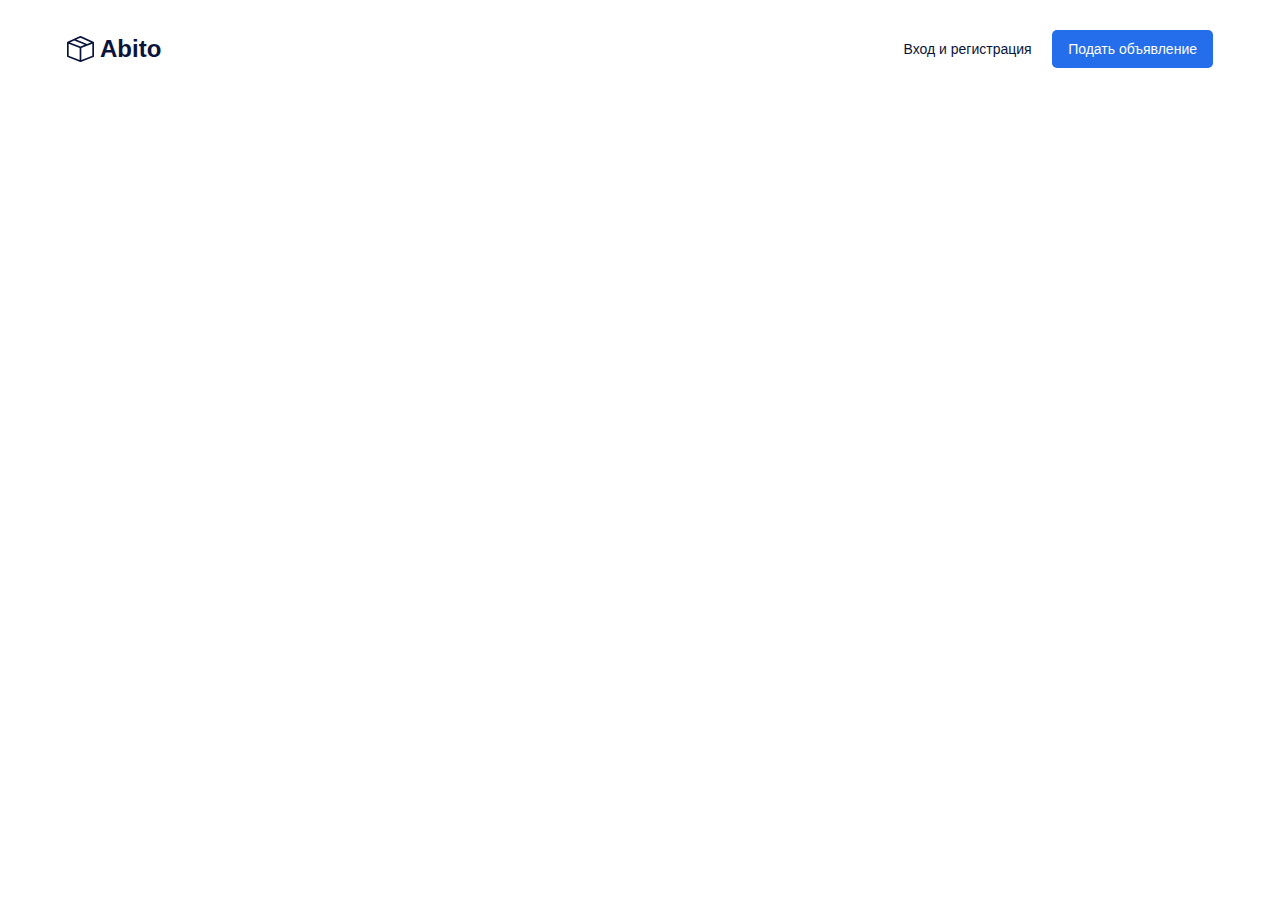
==== index.html @ b3687ad0 "add day1 whis favicon" ====
<!DOCTYPE html>
<html lang="ru">
  <head>
    <meta charset="UTF-8" />
    <meta name="viewport" content="width=device-width, initial-scale=1.0" />
    <title>Abito</title>

    <link
      rel="apple-touch-icon"
      sizes="180x180"
      href="img/apple-touch-icon.png"
    />
    <link
      rel="icon"
      type="image/png"
      sizes="32x32"
      href="img/favicon-32x32.png"
    />
    <link
      rel="icon"
      type="image/png"
      sizes="16x16"
      href="img/favicon-16x16.png"
    />
    <link rel="manifest" href="img/site.webmanifest" />
    <link rel="mask-icon" href="img/safari-pinned-tab.svg" color="#5bbad5" />
    <link rel="shortcut icon" href="img/favicon.ico" />
    <meta name="msapplication-TileColor" content="#2b5797" />
    <meta name="msapplication-config" content="img/browserconfig.xml" />
    <meta name="theme-color" content="#ffffff" />

    <link href="style.css" rel="stylesheet" />
  </head>
  <body>
    <header class="header">
      <div class="container">
        <div class="header-box">
          <a class="header__logo" href="/index.html">
            <img
              src="./img/logo.svg"
              alt="logo"
              aria-label="Логотип компании в виде коробки"
            />
            <span>Abito</span>
          </a>
          <div class="header__controls">
            <button class="btn btn-outline">Вход и регистрация</button>
            <button class="btn btn-primery">Подать объявление</button>
          </div>
          <div class="header-burger">
            <img
              src="./img/burger.svg"
              alt="burger"
              aria-label="Кнопка перехода в мобильное меню"
            />
          </div>
        </div>
      </div>
    </header>
    <main>
      <div class="container"></div>
      <section></section>
      <div class="container"></div>
      <section></section>
    </main>
  </body>
</html>
---- style.css ----
* {
  box-sizing: border-box;
}
body {
  margin: 0;
  font-family: sans-serif;
}
.container {
  width: 100%;
  max-width: 1170px;
  margin: 0 auto;
  padding: 0 12px;
}
a {
  text-decoration: none;
}
.btn {
  line-height: 16px;
  font-size: 14px;
  font-weight: normal;
  padding: 10px 15px;
  border-radius: 5px;
  border: 1px solid transparent;
  cursor: pointer;
  background-color: rgb(37, 110, 235);
  color: #fff;
  transition: all 0.3s ease-in-out;
}
.btn:hover {
  background-color: transparent;
  color: rgb(10, 20, 58);
  border-color: rgb(37, 110, 235);
}

.btn-outline {
  background-color: transparent;
  color: rgb(10, 20, 58);
}
.btn-primery {
}

.header {
  padding-top: 30px;
  padding-bottom: 24px;
}
.header-box {
  display: flex;
  align-items: center;
  justify-content: space-between;
}
.header__logo {
  display: flex;
  gap: 6px;
  justify-content: start;
  align-items: center;
}
.header__logo span {
  color: rgb(10, 20, 58);
  font-family: Roboto, sans-serif;
  font-size: 24px;
  font-weight: 700;
  line-height: 28px;
  text-align: left;
}
.header__controls {
}
.header-burger {
  display: none;
  width: 30px;
  height: 30px;
}

@media (max-width: 1200px) {
  .container {
    max-width: 930px;
  }
}

@media (max-width: 991px) {
  .container {
    max-width: 730px;
  }
}

@media (max-width: 786px) {
  .container {
    max-width: 100%;
  }
  .header__controls {
    display: none;
  }
  .header-burger {
    display: block;
  }
}
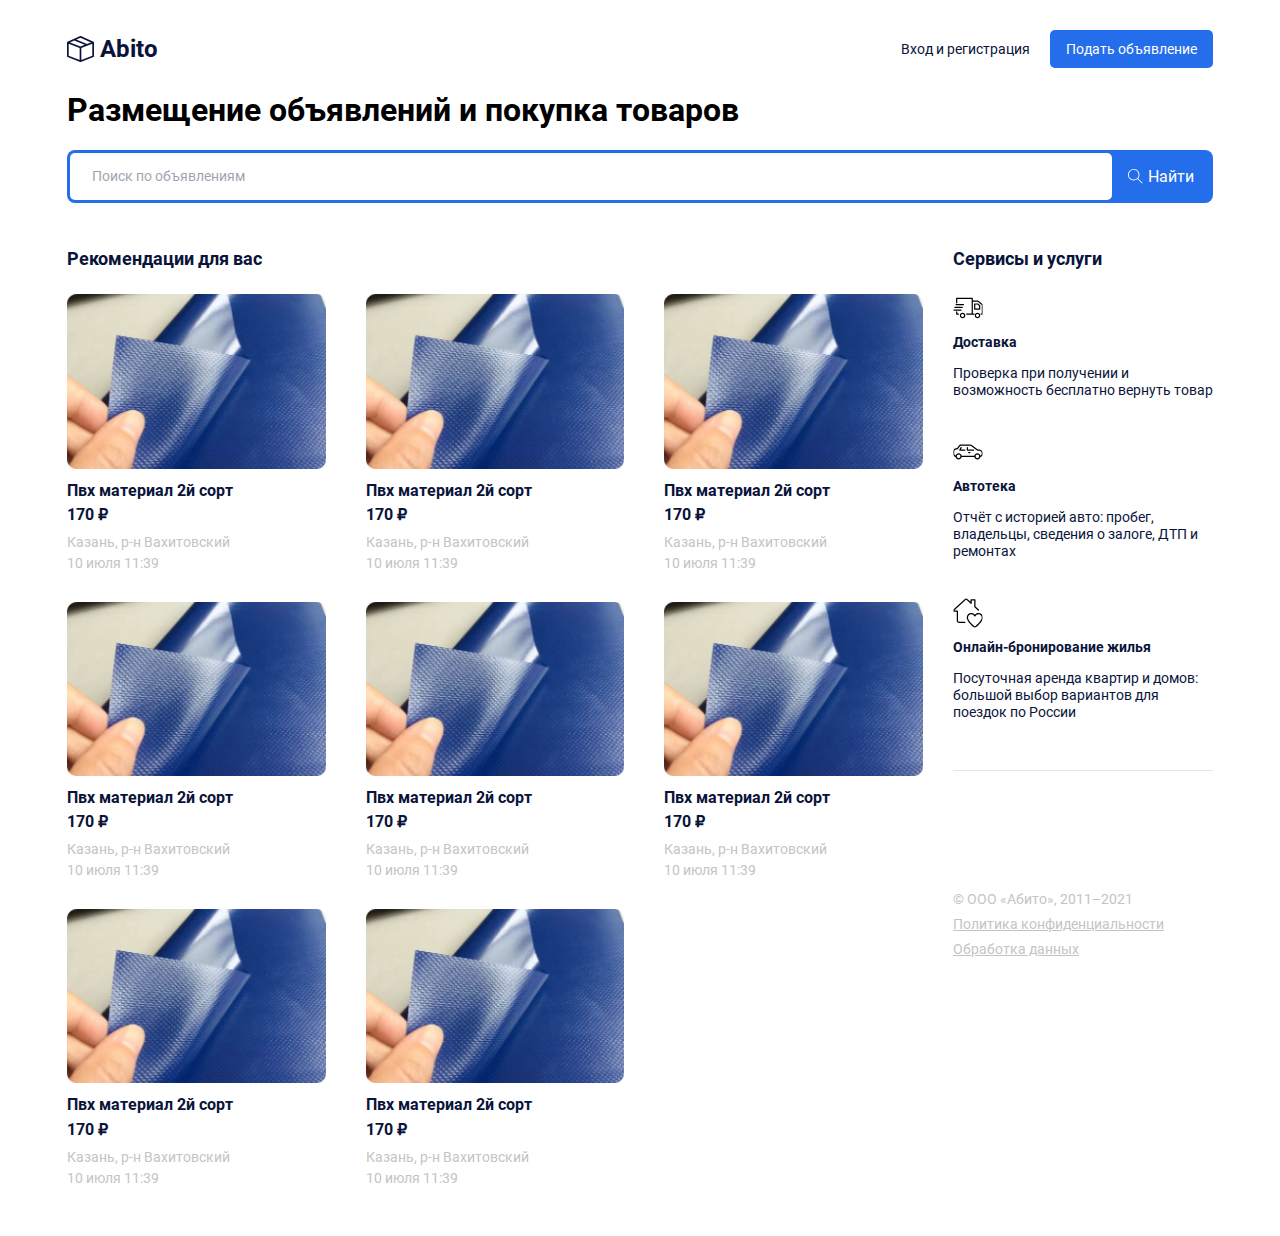
==== commit ffea978f: "add day2" ====
--- a/index.html
+++ b/index.html
@@ -8,28 +8,29 @@
     <link
       rel="apple-touch-icon"
       sizes="180x180"
-      href="img/apple-touch-icon.png"
+      href="./img/apple-touch-icon.png"
     />
     <link
       rel="icon"
       type="image/png"
       sizes="32x32"
-      href="img/favicon-32x32.png"
+      href="./img/favicon-32x32.png"
     />
     <link
       rel="icon"
       type="image/png"
       sizes="16x16"
-      href="img/favicon-16x16.png"
+      href="./img/favicon-16x16.png"
     />
-    <link rel="manifest" href="img/site.webmanifest" />
-    <link rel="mask-icon" href="img/safari-pinned-tab.svg" color="#5bbad5" />
-    <link rel="shortcut icon" href="img/favicon.ico" />
+    <link rel="manifest" href="./img/side.webmanifest" />
+    <link rel="mask-icon" href="./img/safari-pinned-tab.svg" color="#5bbad5" />
+    <link rel="shortcut icon" href="./img/favicon.ico" />
     <meta name="msapplication-TileColor" content="#2b5797" />
     <meta name="msapplication-config" content="img/browserconfig.xml" />
     <meta name="theme-color" content="#ffffff" />
 
-    <link href="style.css" rel="stylesheet" />
+    <link href="./css/normalize.css" rel="stylesheet" />
+    <link href="./css/style.css" rel="stylesheet" />
   </head>
   <body>
     <header class="header">
@@ -57,11 +58,251 @@
         </div>
       </div>
     </header>
+
     <main>
-      <div class="container"></div>
-      <section></section>
-      <div class="container"></div>
-      <section></section>
+      <section class="search">
+        <div class="container">
+          <h1 class="hidden">Размещение объявлений и покупка товаров</h1>
+          <div class="search-box">
+            <input type="text" placeholder="Поиск по объявлениям" />
+            <button class="btn search-btn">
+              <img
+                class="search-btn__icon"
+                src="./img/search.svg"
+                alt="search"
+                aria-label="Кнопка поиска с изображением лупы"
+              />
+              <span class="search-btn__text">Найти</span>
+            </button>
+          </div>
+        </div>
+      </section>
+
+      <section class="content">
+        <div class="container">
+          <div class="content-box">
+            <div class="content-main">
+              <h2 class="content-main__title">Рекомендации для вас</h2>
+
+              <div class="content-main__list">
+                <a href="./single.html" class="content-main__list-item card">
+                  <div class="card__img">
+                    <img
+                      class="card-img"
+                      src="./img/card-img.png"
+                      alt="Изображение товара"
+                    />
+                  </div>
+
+                  <div class="card__info">
+                    <h3 class="card__title">Пвх материал 2й сорт</h3>
+
+                    <p class="card__price">170&nbsp;₽</p>
+
+                    <p class="card__address">Казань, р-н Вахитовский</p>
+
+                    <p class="card__date">10 июля 11:39</p>
+                  </div>
+                </a>
+                <a href="./single.html" class="content-main__list-item card">
+                  <div class="card__img">
+                    <img
+                      class="card-img"
+                      src="./img/card-img.png"
+                      alt="Изображение товара"
+                    />
+                  </div>
+
+                  <div class="card__info">
+                    <h3 class="card__title">Пвх материал 2й сорт</h3>
+
+                    <p class="card__price">170&nbsp;₽</p>
+
+                    <p class="card__address">Казань, р-н Вахитовский</p>
+
+                    <p class="card__date">10 июля 11:39</p>
+                  </div>
+                </a>
+                <a href="./single.html" class="content-main__list-item card">
+                  <div class="card__img">
+                    <img
+                      class="card-img"
+                      src="./img/card-img.png"
+                      alt="Изображение товара"
+                    />
+                  </div>
+
+                  <div class="card__info">
+                    <h3 class="card__title">Пвх материал 2й сорт</h3>
+
+                    <p class="card__price">170&nbsp;₽</p>
+
+                    <p class="card__address">Казань, р-н Вахитовский</p>
+
+                    <p class="card__date">10 июля 11:39</p>
+                  </div>
+                </a>
+                <a href="./single.html" class="content-main__list-item card">
+                  <div class="card__img">
+                    <img
+                      class="card-img"
+                      src="./img/card-img.png"
+                      alt="Изображение товара"
+                    />
+                  </div>
+
+                  <div class="card__info">
+                    <h3 class="card__title">Пвх материал 2й сорт</h3>
+
+                    <p class="card__price">170&nbsp;₽</p>
+
+                    <p class="card__address">Казань, р-н Вахитовский</p>
+
+                    <p class="card__date">10 июля 11:39</p>
+                  </div>
+                </a>
+                <a href="./single.html" class="content-main__list-item card">
+                  <div class="card__img">
+                    <img
+                      class="card-img"
+                      src="./img/card-img.png"
+                      alt="Изображение товара"
+                    />
+                  </div>
+
+                  <div class="card__info">
+                    <h3 class="card__title">Пвх материал 2й сорт</h3>
+
+                    <p class="card__price">170&nbsp;₽</p>
+
+                    <p class="card__address">Казань, р-н Вахитовский</p>
+
+                    <p class="card__date">10 июля 11:39</p>
+                  </div>
+                </a>
+                <a href="./single.html" class="content-main__list-item card">
+                  <div class="card__img">
+                    <img
+                      class="card-img"
+                      src="./img/card-img.png"
+                      alt="Изображение товара"
+                    />
+                  </div>
+
+                  <div class="card__info">
+                    <h3 class="card__title">Пвх материал 2й сорт</h3>
+
+                    <p class="card__price">170&nbsp;₽</p>
+
+                    <p class="card__address">Казань, р-н Вахитовский</p>
+
+                    <p class="card__date">10 июля 11:39</p>
+                  </div>
+                </a>
+                <a href="./single.html" class="content-main__list-item card">
+                  <div class="card__img">
+                    <img
+                      class="card-img"
+                      src="./img/card-img.png"
+                      alt="Изображение товара"
+                    />
+                  </div>
+
+                  <div class="card__info">
+                    <h3 class="card__title">Пвх материал 2й сорт</h3>
+
+                    <p class="card__price">170&nbsp;₽</p>
+
+                    <p class="card__address">Казань, р-н Вахитовский</p>
+
+                    <p class="card__date">10 июля 11:39</p>
+                  </div>
+                </a>
+                <a href="./single.html" class="content-main__list-item card">
+                  <div class="card__img">
+                    <img
+                      class="card-img"
+                      src="./img/card-img.png"
+                      alt="Изображение товара"
+                    />
+                  </div>
+
+                  <div class="card__info">
+                    <h3 class="card__title">Пвх материал 2й сорт</h3>
+
+                    <p class="card__price">170&nbsp;₽</p>
+
+                    <p class="card__address">Казань, р-н Вахитовский</p>
+
+                    <p class="card__date">10 июля 11:39</p>
+                  </div>
+                </a>
+              </div>
+            </div>
+
+            <div class="content-side">
+              <h2 class="content-side__title">Сервисы и услуги</h2>
+
+              <div class="content-side__box">
+                <div class="content-side__list">
+                  <a class="content-side__list-item">
+                    <img
+                      class="content-side__list-item--img"
+                      src="./img/delivery.svg"
+                      alt="delivery"
+                    />
+                    <h4 class="content-side__list-item--title">Доставка</h4>
+                    <p class="content-side__list-item--text">
+                      Проверка при получении и возможность бесплатно вернуть
+                      товар
+                    </p>
+                  </a>
+
+                  <a class="content-side__list-item">
+                    <img
+                      class="content-side__list-item--img"
+                      src="./img/autoteka.svg"
+                      alt="autoteka"
+                    />
+                    <h4 class="content-side__list-item--title">Автотека</h4>
+                    <p class="content-side__list-item--text">
+                      Отчёт с историей авто: пробег, владельцы, сведения о
+                      залоге, ДТП и ремонтах
+                    </p>
+                  </a>
+
+                  <a class="content-side__list-item">
+                    <img
+                      class="content-side__list-item--img"
+                      src="./img/home.svg"
+                      alt="home"
+                    />
+                    <h4 class="content-side__list-item--title">
+                      Онлайн-бронирование жилья
+                    </h4>
+                    <p class="content-side__list-item--text">
+                      Посуточная аренда квартир и домов: большой выбор вариантов
+                      для поездок по России
+                    </p>
+                  </a>
+                </div>
+              </div>
+
+              <footer class="content-side__footer">
+                <p class="content-side__footer--copiright">
+                  © ООО «Абито», 2011–2021
+                </p>
+                <a class="content-side__footer--politics" href="#">
+                  Политика конфиденциальности
+                </a>
+                <a class="content-side__footer--sequrity" href="#">
+                  Обработка данных
+                </a>
+              </footer>
+            </div>
+          </div>
+        </div>
+      </section>
     </main>
   </body>
 </html>
--- a/css/style.css
+++ b/css/style.css
@@ -0,0 +1,372 @@
+/* roboto-regular - cyrillic_latin */
+@font-face {
+  font-display: swap; /* Check https://developer.mozilla.org/en-US/docs/Web/CSS/@font-face/font-display for other options. */
+  font-family: "Roboto";
+  font-style: normal;
+  font-weight: 400;
+  src: url("../fonts/roboto-v32-cyrillic_latin-regular.woff2") format("woff2"),
+    /* Chrome 36+, Opera 23+, Firefox 39+, Safari 12+, iOS 10+ */
+      url("../fonts/roboto-v32-cyrillic_latin-regular.ttf") format("truetype"); /* Chrome 4+, Firefox 3.5+, IE 9+, Safari 3.1+, iOS 4.2+, Android Browser 2.2+ */
+}
+/* roboto-700 - cyrillic_latin */
+@font-face {
+  font-display: swap; /* Check https://developer.mozilla.org/en-US/docs/Web/CSS/@font-face/font-display for other options. */
+  font-family: "Roboto";
+  font-style: normal;
+  font-weight: 700;
+  src: url("../fonts/roboto-v32-cyrillic_latin-700.woff2") format("woff2"),
+    /* Chrome 36+, Opera 23+, Firefox 39+, Safari 12+, iOS 10+ */
+      url("../fonts/roboto-v32-cyrillic_latin-700.ttf") format("truetype"); /* Chrome 4+, Firefox 3.5+, IE 9+, Safari 3.1+, iOS 4.2+, Android Browser 2.2+ */
+}
+
+* {
+  box-sizing: border-box;
+}
+body {
+  margin: 0;
+  font-family: Roboto, sans-serif;
+}
+.container {
+  width: 100%;
+  max-width: 1170px;
+  margin: 0 auto;
+  padding: 0 12px;
+}
+a {
+  text-decoration: none;
+}
+.btn {
+  line-height: 16px;
+  font-size: 14px;
+  font-weight: normal;
+  padding: 10px 15px;
+  border-radius: 5px;
+  border: 1px solid transparent;
+  cursor: pointer;
+  background-color: rgb(37, 110, 235);
+  color: #fff;
+  transition: all 0.3s ease-in-out;
+}
+.btn:hover {
+  background-color: transparent;
+  color: rgb(10, 20, 58);
+  border-color: rgb(37, 110, 235);
+}
+.btn-outline {
+  background-color: transparent;
+  color: rgb(10, 20, 58);
+}
+
+.header {
+  padding-top: 30px;
+  margin-bottom: 24px;
+}
+.header-box {
+  display: flex;
+  align-items: center;
+  justify-content: space-between;
+}
+.header__logo {
+  display: flex;
+  gap: 6px;
+  justify-content: start;
+  align-items: center;
+}
+.header__logo span {
+  color: rgb(10, 20, 58);
+  font-size: 24px;
+  font-weight: 700;
+  line-height: 28px;
+  text-align: left;
+}
+.header-burger {
+  display: none;
+  width: 30px;
+  height: 30px;
+}
+
+.search {
+  margin-bottom: 45px;
+}
+.search-box {
+  display: flex;
+  align-items: center;
+  justify-content: flex-start;
+  width: 100%;
+  border-radius: 8px;
+  background: rgb(37, 110, 235);
+  padding: 3px;
+}
+.search-box input {
+  min-width: 0;
+  flex-grow: 1;
+  outline: none;
+  padding: 14px 22px;
+  border-radius: 5px;
+  border: none;
+}
+.search-box input::placeholder {
+  color: rgb(10, 20, 58);
+  opacity: 0.4;
+  font-size: 14px;
+  font-weight: 400;
+  line-height: 1.2;
+}
+.search-btn {
+  display: flex;
+  gap: 5px;
+  align-items: center;
+}
+.search-btn__icon {
+  width: 15px;
+  height: 15px;
+}
+.search-btn__text {
+  color: rgb(255, 255, 255);
+  font-size: 16px;
+  font-weight: 400;
+  line-height: 1.2;
+}
+.content {
+  margin-bottom: 50px;
+}
+.content-box {
+  display: flex;
+  justify-content: space-between;
+  align-items: flex-start;
+  gap: 30px;
+}
+.content-main {
+  flex-grow: 1;
+}
+.content-main__title {
+  color: rgb(10, 20, 58);
+  font-size: 18px;
+  font-weight: 700;
+  line-height: 1.2;
+  margin: 0 0 25px;
+}
+.content-main__list {
+  display: grid;
+  gap: 30px 40px;
+  grid-template-columns: repeat(3, 1fr);
+}
+
+/* card  */
+.card {
+  display: flex;
+  flex-direction: column;
+  justify-content: flex-start;
+  transition: transform 0.3s ease-in-out;
+}
+.card:hover {
+  transform: scale(1.1);
+}
+.card__img {
+  border-radius: 10px;
+  margin-bottom: 12px;
+  font-size: 0;
+}
+.card-img {
+  width: 100%;
+  height: auto;
+  overflow: hidden;
+}
+.card__title {
+  color: rgb(10, 20, 58);
+  font-size: 16px;
+  font-weight: 700;
+  line-height: 1.2;
+  margin: 0 0 5px;
+}
+.card:hover .card__title {
+  color: rgb(37, 110, 235);
+}
+.card__price {
+  color: rgb(10, 20, 58);
+  font-size: 16px;
+  font-weight: 700;
+  line-height: 1.2;
+  margin: 0 0 10px;
+}
+.card__address {
+  color: rgb(196, 196, 196);
+  font-size: 14px;
+  font-weight: 400;
+  line-height: 1.2;
+  margin: 0 0 4px;
+}
+.card__date {
+  color: rgb(196, 196, 196);
+  font-family: Roboto, sans-serif;
+  font-size: 14px;
+  font-weight: 400;
+  line-height: 1.2;
+  margin: 0;
+}
+
+.content-side {
+  width: 260px;
+  min-width: 260px;
+}
+.content-side__title {
+  color: rgb(10, 20, 58);
+  font-size: 18px;
+  font-weight: 700;
+  line-height: 1.2;
+  margin: 0 0 24px;
+}
+.content-side__box {
+  border-bottom: 1px solid rgb(229, 229, 229);
+  margin-bottom: 120px;
+}
+.content-side__list {
+  margin-bottom: 36px;
+  display: flex;
+  flex-direction: column;
+  gap: 25px;
+}
+.content-side__list-item {
+  color: rgb(10, 20, 58);
+  font-size: 14px;
+  line-height: 1.2;
+  cursor: pointer;
+}
+.content-side__list-item--img {
+  width: 30px;
+  height: 30px;
+}
+.content-side__list-item--title {
+  font-weight: 700;
+  margin: 7px 0 5px;
+}
+.content-side__list-item--text {
+  font-weight: 400;
+}
+
+.content-side__footer {
+  color: rgb(196, 196, 196);
+  font-size: 14px;
+  font-weight: 400;
+  line-height: 1.2;
+}
+.content-side__footer--copiright {
+  margin: 0 0 8px;
+}
+.content-side__footer--politics {
+  color: rgb(196, 196, 196);
+  display: block;
+  text-decoration-line: underline;
+  margin: 0 0 8px;
+}
+.content-side__footer--sequrity {
+  color: rgb(196, 196, 196);
+  display: block;
+  text-decoration-line: underline;
+  margin: 0 0 68px;
+}
+
+/* страница товара */
+.content-product {
+  display: flex;
+  justify-content: flex-start;
+  flex-grow: 1;
+  gap: 30px;
+}
+.content-product__left {
+  flex-basis: 50%;
+}
+.content-product__title,
+.content-product__price  {
+  color: rgb(10, 20, 58);
+  font-size: 18px;
+  font-weight: 700;
+  line-height: 1.2;
+  margin: 0 0 25px;
+}
+.content-product__img {
+  width: 100%;
+  height: auto;
+  margin-bottom: 20px;
+}
+.content-product__text {
+  color: rgb(10, 20, 58);
+  font-size: 14px;
+  font-weight: 400;
+  line-height: 1.4;
+  margin: 0 0 20px;
+}
+.content-product__right {
+  flex-basis: 50%;
+}
+.content-product__price-btn {
+  padding: 19px 72px;
+  margin-bottom: 15px;
+}
+
+@media (max-width: 1200px) {
+  .container {
+    max-width: 930px;
+  }
+
+  .content-main__list {
+    gap: 25px;
+    grid-template-columns: repeat(2, 1fr);
+  }
+}
+
+@media (max-width: 991px) {
+  .container {
+    max-width: 730px;
+  }
+  .content-box {
+    flex-direction: column;
+    gap: 38px;
+  }
+  .content-main {
+    width: 100%;
+  }
+  .content-side {
+    width: 100%;
+    min-width: 0;
+  }
+  .content-product {
+    flex-direction: column;
+    width: 100%;
+  }
+  .content-product__left {
+    flex-basis: 100%;
+    width: 100%;
+  }
+  .content-product__title {
+  }
+  .content-product__right {
+    flex-basis: 100%;
+    width: 100%;
+  }
+}
+
+@media (max-width: 786px) {
+  .container {
+    max-width: 100%;
+  }
+  .header__controls {
+    display: none;
+  }
+  .header-burger {
+    display: block;
+  }
+  .search-btn__text {
+    display: none;
+  }
+}
+
+@media (max-width: 480px) {
+  .content-main__list {
+    gap: 20px;
+    grid-template-columns: repeat(1, 1fr);
+  }
+  .content-side__footer--sequrity {
+    margin-bottom: 21px;
+  }
+}
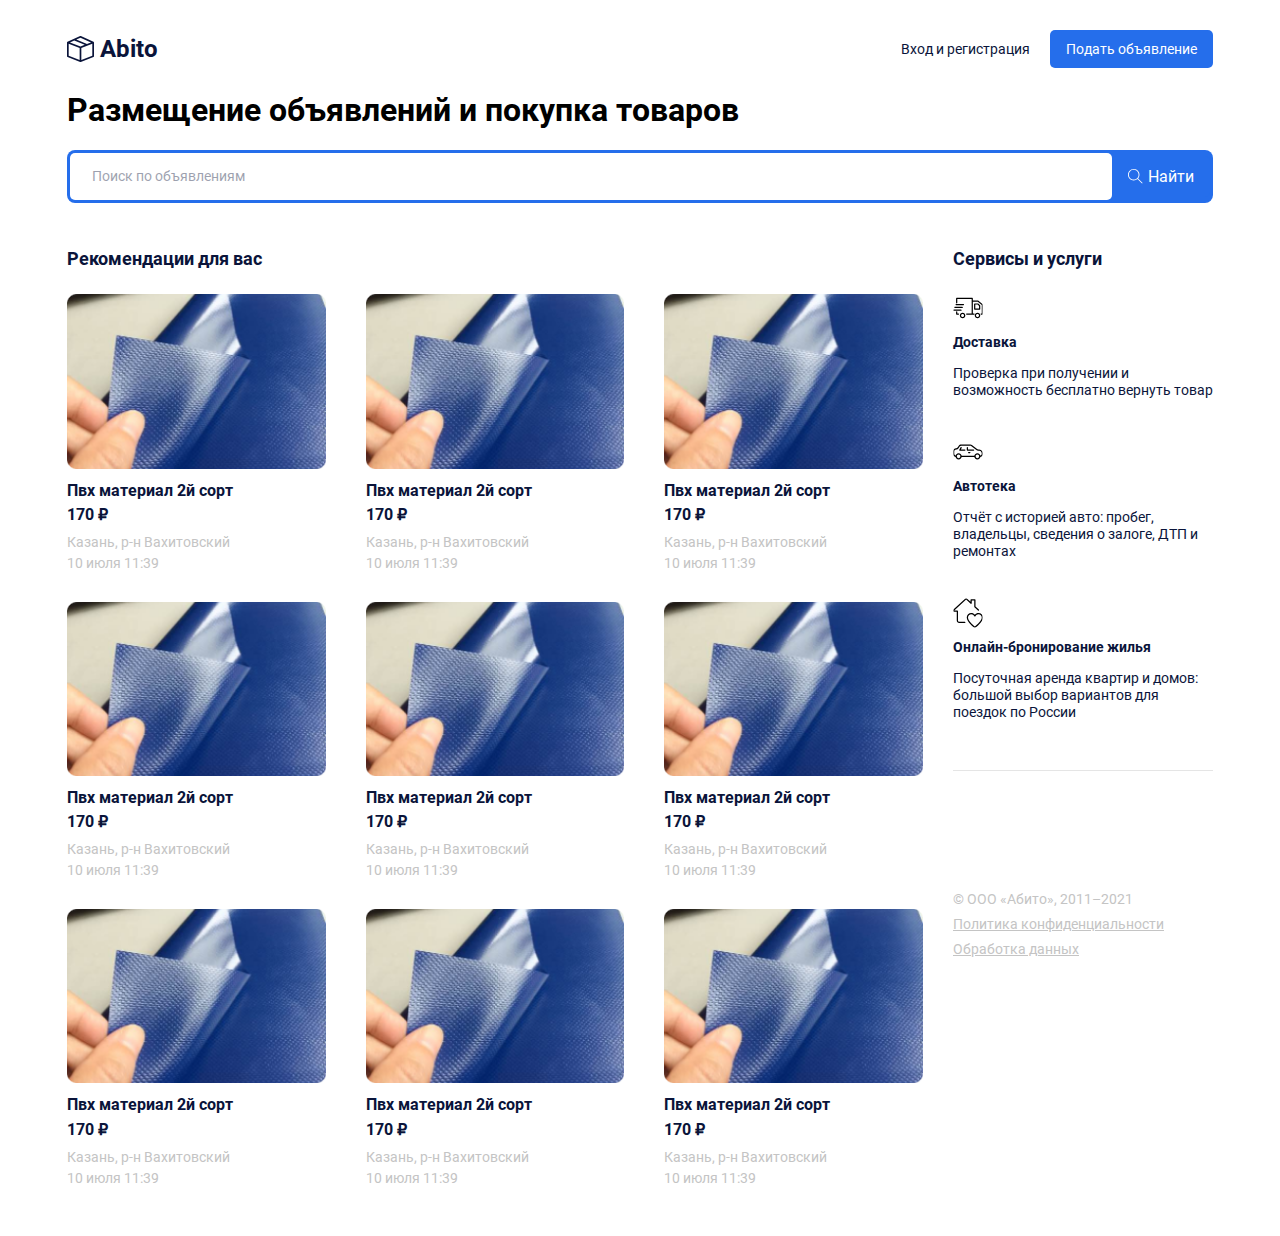
==== commit a74b4284: "add day3" ====
--- a/index.html
+++ b/index.html
@@ -31,6 +31,8 @@
 
     <link href="./css/normalize.css" rel="stylesheet" />
     <link href="./css/style.css" rel="stylesheet" />
+
+    <script src="./js/script.js" defer></script>
   </head>
   <body>
     <header class="header">
@@ -85,7 +87,7 @@
               <h2 class="content-main__title">Рекомендации для вас</h2>
 
               <div class="content-main__list">
-                <a href="./single.html" class="content-main__list-item card">
+                <!-- <a href="./single.html" class="content-main__list-item card">
                   <div class="card__img">
                     <img
                       class="card-img"
@@ -103,140 +105,8 @@
 
                     <p class="card__date">10 июля 11:39</p>
                   </div>
-                </a>
-                <a href="./single.html" class="content-main__list-item card">
-                  <div class="card__img">
-                    <img
-                      class="card-img"
-                      src="./img/card-img.png"
-                      alt="Изображение товара"
-                    />
-                  </div>
-
-                  <div class="card__info">
-                    <h3 class="card__title">Пвх материал 2й сорт</h3>
-
-                    <p class="card__price">170&nbsp;₽</p>
-
-                    <p class="card__address">Казань, р-н Вахитовский</p>
-
-                    <p class="card__date">10 июля 11:39</p>
-                  </div>
-                </a>
-                <a href="./single.html" class="content-main__list-item card">
-                  <div class="card__img">
-                    <img
-                      class="card-img"
-                      src="./img/card-img.png"
-                      alt="Изображение товара"
-                    />
-                  </div>
-
-                  <div class="card__info">
-                    <h3 class="card__title">Пвх материал 2й сорт</h3>
-
-                    <p class="card__price">170&nbsp;₽</p>
-
-                    <p class="card__address">Казань, р-н Вахитовский</p>
-
-                    <p class="card__date">10 июля 11:39</p>
-                  </div>
-                </a>
-                <a href="./single.html" class="content-main__list-item card">
-                  <div class="card__img">
-                    <img
-                      class="card-img"
-                      src="./img/card-img.png"
-                      alt="Изображение товара"
-                    />
-                  </div>
-
-                  <div class="card__info">
-                    <h3 class="card__title">Пвх материал 2й сорт</h3>
-
-                    <p class="card__price">170&nbsp;₽</p>
-
-                    <p class="card__address">Казань, р-н Вахитовский</p>
-
-                    <p class="card__date">10 июля 11:39</p>
-                  </div>
-                </a>
-                <a href="./single.html" class="content-main__list-item card">
-                  <div class="card__img">
-                    <img
-                      class="card-img"
-                      src="./img/card-img.png"
-                      alt="Изображение товара"
-                    />
-                  </div>
-
-                  <div class="card__info">
-                    <h3 class="card__title">Пвх материал 2й сорт</h3>
-
-                    <p class="card__price">170&nbsp;₽</p>
-
-                    <p class="card__address">Казань, р-н Вахитовский</p>
-
-                    <p class="card__date">10 июля 11:39</p>
-                  </div>
-                </a>
-                <a href="./single.html" class="content-main__list-item card">
-                  <div class="card__img">
-                    <img
-                      class="card-img"
-                      src="./img/card-img.png"
-                      alt="Изображение товара"
-                    />
-                  </div>
-
-                  <div class="card__info">
-                    <h3 class="card__title">Пвх материал 2й сорт</h3>
-
-                    <p class="card__price">170&nbsp;₽</p>
-
-                    <p class="card__address">Казань, р-н Вахитовский</p>
-
-                    <p class="card__date">10 июля 11:39</p>
-                  </div>
-                </a>
-                <a href="./single.html" class="content-main__list-item card">
-                  <div class="card__img">
-                    <img
-                      class="card-img"
-                      src="./img/card-img.png"
-                      alt="Изображение товара"
-                    />
-                  </div>
-
-                  <div class="card__info">
-                    <h3 class="card__title">Пвх материал 2й сорт</h3>
-
-                    <p class="card__price">170&nbsp;₽</p>
-
-                    <p class="card__address">Казань, р-н Вахитовский</p>
-
-                    <p class="card__date">10 июля 11:39</p>
-                  </div>
-                </a>
-                <a href="./single.html" class="content-main__list-item card">
-                  <div class="card__img">
-                    <img
-                      class="card-img"
-                      src="./img/card-img.png"
-                      alt="Изображение товара"
-                    />
-                  </div>
-
-                  <div class="card__info">
-                    <h3 class="card__title">Пвх материал 2й сорт</h3>
-
-                    <p class="card__price">170&nbsp;₽</p>
-
-                    <p class="card__address">Казань, р-н Вахитовский</p>
-
-                    <p class="card__date">10 июля 11:39</p>
-                  </div>
-                </a>
+                </a> -->
+              
               </div>
             </div>
 
